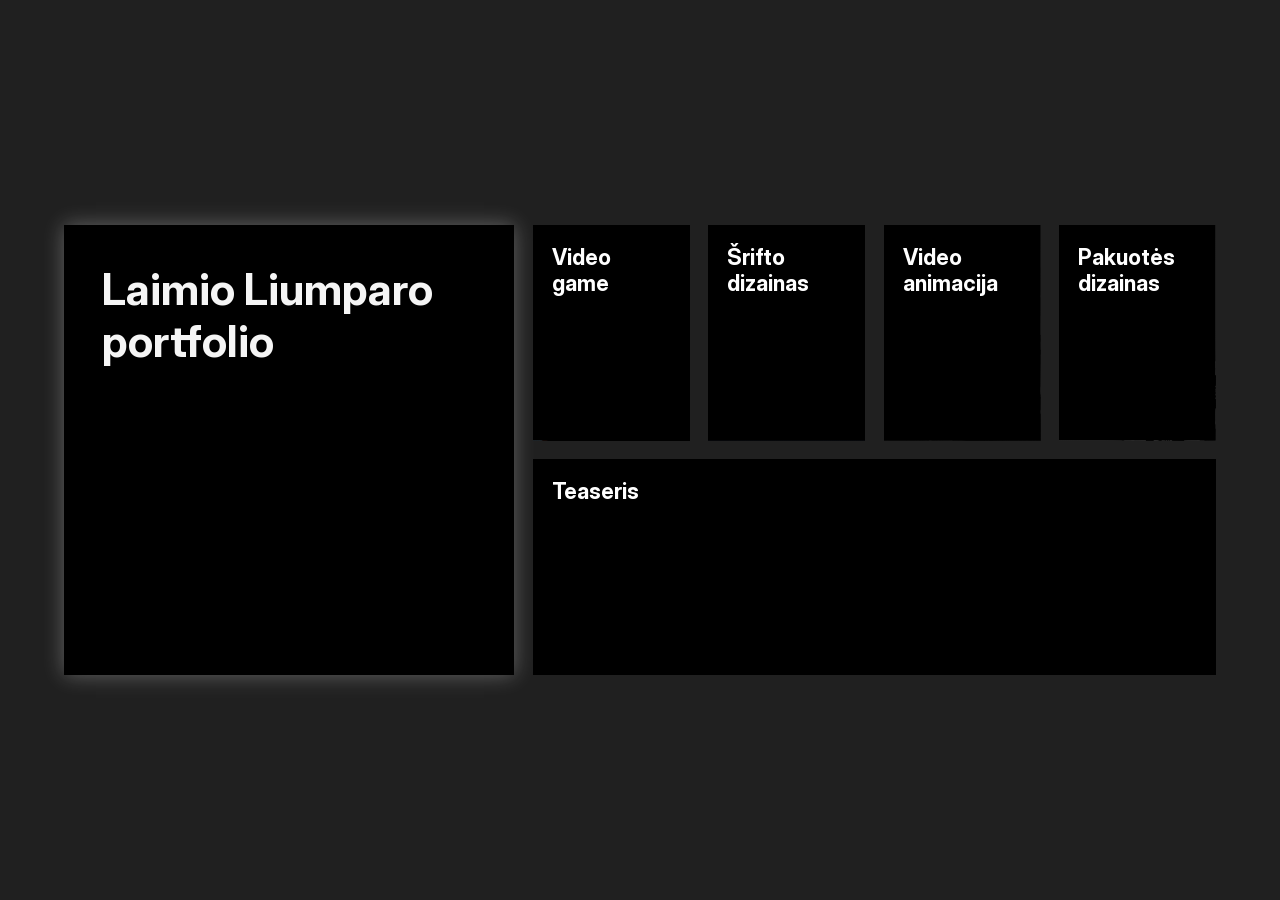
==== index.html @ e13e17fd "update on main" ====
<!DOCTYPE html>
<html lang="">
  <head>
    <meta charset="utf-8">
    <title>Laimis LMP</title>
  </head>
  <link rel="stylesheet" href="Page_styling.css">
  <body>
    <main_group>
      <square>
        <title>Laimio Liumparo portfolio</title>
      </square>
      <section_collection>
      <a href="vg.html" id="video_game" class=clickable_square>Video<br>game</a>
      <a href="font_flood.html" id="flood_font" class=clickable_square>Šrifto<br>dizainas</a>
      <a href="video.html" id="intro_movie" class=clickable_square>Video<br>animacija</a>
      <a href="package.html" id="package_design" class=clickable_square>Pakuotės<br>dizainas</a>
      <a href="teaser.html" id="teaser" class="clickable_square">Teaseris</a>
      </section_collection>
      </main_group>
  </body>
</html>
---- Page_styling.css ----
@property --gradient_reveal {
  syntax: '<color>';
  initial-value: black;
  inherits: false;
}
@property --gradient_base {
  syntax: '<color>';
  initial-value: black;
  inherits: false;
}
@font-face {
  font-family: "InterDisplay";
  src: url("Fonts/InterDisplay-ExtraBold.woff2") format("woff2"),
  font-weight: extra-bold;
  font-style: normal;
}
@font-face {
  font-family: "InterDisplay";
  src: url("Fonts/InterDisplay-Bold.woff2") format("woff2"),
  font-weight: bold;
  font-style: normal;
}
@font-face {
  font-family: "IBM-plex-sans";
  src: url("Fonts/IBMPlexSans-Medium.woff2") format("woff2"),
  font-weight: medium;
  font-style: normal;
}
/*flood font*/
@font-face {
  font-family: "FloodFont";
  src:  url("Fonts/FloodFont-Dry.woff") format("woff");
  font-weight: 100;
  font-style: normal;
}
@font-face {
  font-family: "FloodFont";
  src:  url("Fonts/FloodFont-Light-Flood.woff") format("woff");
  font-weight: 400;
  font-style: normal;
}
@font-face {
  font-family: "FloodFont";
  src:  url("Fonts/FloodFont-Flooded.woff") format("woff");
  font-weight: 700;
  font-style: normal;
}
@font-face {
  font-family: "FloodFont";
  src:  url("Fonts/FloodFont-OverFlooded.woff") format("woff");
  font-weight: 900;
  font-style: normal;
}
square {
  display: flex;
  width: 100%;
  height: 100%;
}

html {
  background: gray;
  margin: 0px;
  padding: 0px;
  
}
body {
  display: flex;
  background: #202020;
  min-height: 100vh;
  width: 100%;
  margin: 0;
  padding: 0;
  overflow-y: auto;
  justify-content: center;
  align-items: center;
}
main_group {
  display: flex;
  flex-grow: 1;
  max-width: 90vw;
  gap: 0.5cm;
  max-height: 90vh;
  height: 50vh;
}
square {
  display: block;
  flex: 0 0 auto;
  height: fit-content;
  width: auto;
  height: 100%;
  aspect-ratio: 1/1;
  background: black;
  padding: 1cm;
  box-sizing: border-box;
  box-shadow: 0px 0px 20px 0px rgba(255, 255, 255, 0.3);
}
title {
  display: block;
  width: 90%;
  color: whitesmoke;
  font-family: InterDisplay;
  font-weight: extra-bold;
  font-size-adjust: 1.4;
}
section_collection {
  display: flex;
  flex-wrap: wrap;
  direction: row;
  gap: 0.5cm;
  width: 100%;
  height: auto;
  flex-grow: 1;
}
.clickable_square {
  pointer-events: all;
  display: flex;
  flex: 1;
  font-family: inter;
  box-sizing: border-box;
  max-height: 100%;
  padding: 0.5cm;
  min-height: 3cm;
  font: inter;
  color: white;
  font-family: InterDisplay;
  font-weight: bold;
  text-decoration: none;
  font-size-adjust: 0.7;
  transition: --gradient_reveal 0.8s ease-out, --gradient_base 0.2s ease-out;
  
}

.clickable_square:hover {
  --gradient_reveal : transparent;
  --gradient_base : rgba(0, 0, 0, 0.7);
  transition: all 0.1s ease-in;
}
#video_game {
  background-image: linear-gradient(to bottom, var(--gradient_base), 30%, var(--gradient_reveal)), url("ButtonBG/CoverGAME.png");
  background-size: auto, cover;
  background-position: left;
}
#flood_font {
  background-image: linear-gradient(to bottom, var(--gradient_base), 30%, var(--gradient_reveal)), url("ButtonBG/FloodFont.svg");
  background-size: auto, cover;
  background-position: left;
}
#intro_movie {
  background-image: linear-gradient(to bottom, var(--gradient_base), 30%, var(--gradient_reveal)), url("ButtonBG/big_short_terminals.png");
  background-size: auto, cover;
  background-position: center;
}
#package_design {
  background-image: linear-gradient(to bottom, var(--gradient_base), 30%, var(--gradient_reveal)), url("ButtonBG/CoffePak.png");
  background-size: auto, cover;
  background-position: center;
}
#teaser {
  background-image: linear-gradient(to bottom, var(--gradient_base), 30%, var(--gradient_reveal)), url("ButtonBG/EtnoDvaras.png");
  background-size: auto, cover;
  background-position: right;
}
header {
  display: flex;
  flex-direction: row;
  align-items: center;
  font-family: InterDisplay;
  color: whitesmoke;
  font-size: 40pt;
  height: 4cm;
}
work-container {
  display: flex;
  flex-direction: column;
  width: 90vw;
  height: auto;
  margin: 0 auto;
  gap:0.5cm;
}
#video_container {
  display: flex;
  flex-shrink: 1;
  flex-grow: 0;
  min-width: 20px;
  height: 70vh;
  max-width: auto;
  flex-grow: 0;
  aspect-ratio: 16/9;
}
#video_container_2 {
  display: flex;
  flex-shrink: 1;
  flex-grow: 0;
  min-width: 20px;
  height: 70vh;
  max-width: auto;
  flex-grow: 0;
}
.horizontal-layout {
  display: flex;
  flex-direction: row;
  flex-wrap: wrap-reverse;
  justify-content: stretch;
  align-content: start;
  flex-grow: 1;
  height: auto;
  gap: 0.5cm;
}
.standart-wrap {
  flex-wrap: wrap;
}
.vertical-layout {
  display: flex;
  flex-direction: column;
  flex-shrink: 1;
  gap: 0.5cm;
}
description {
  background-color: black;
  display: flex;
  color: white;
  flex: 1;
  flex-grow: 1;
  font-family: IBM-plex-sans;
  font-weight: medium;
  font-size: 14pt;
  height: auto;
  box-sizing: border-box;
  padding: 1cm;
  min-width: 300px;
  overflow-y: auto;
  max-height: 70vh;
}

.wide_display {
  width: 100%;
}
.header_image {
  display: block;
  flex-grow: 1;
  flex-shrink: 1;
  height: 70vh;
  gap: 0;
  min-width: 100px;
  object-fit: cover; 
}

.Font_test {
  display: flex;
  flex: 1;
  font-family: FloodFont;
  font-size: 64pt;
  height: auto;
  min-height: 50vh;
  min-width: 400px;
  resize: none;
  background: #5A81DB;
  color: white;
}

set_weight_btn {
  user-select: none;
  display: flex;
  font-family: IBM-plex-sans;
  font-size: 18pt;
  align-items: center;
  flex-grow: 1;
  justify-content: center;
  color: whitesmoke;
  background: black;
  min-width: 6cm;
  height: auto;
  min-height: 2.4cm;
}
set_weight_btn:hover, descriptionset_weight_btn:focus {
  color: black;
  background: ghostwhite;
  cursor: pointer;
}
set_weight_btn:active {
  background: #5A81DB;
  color: white;
}
#font_preview {
  background-color: #5A81DB;
  font-family: FloodFont;
  font-size: 32pt;
}
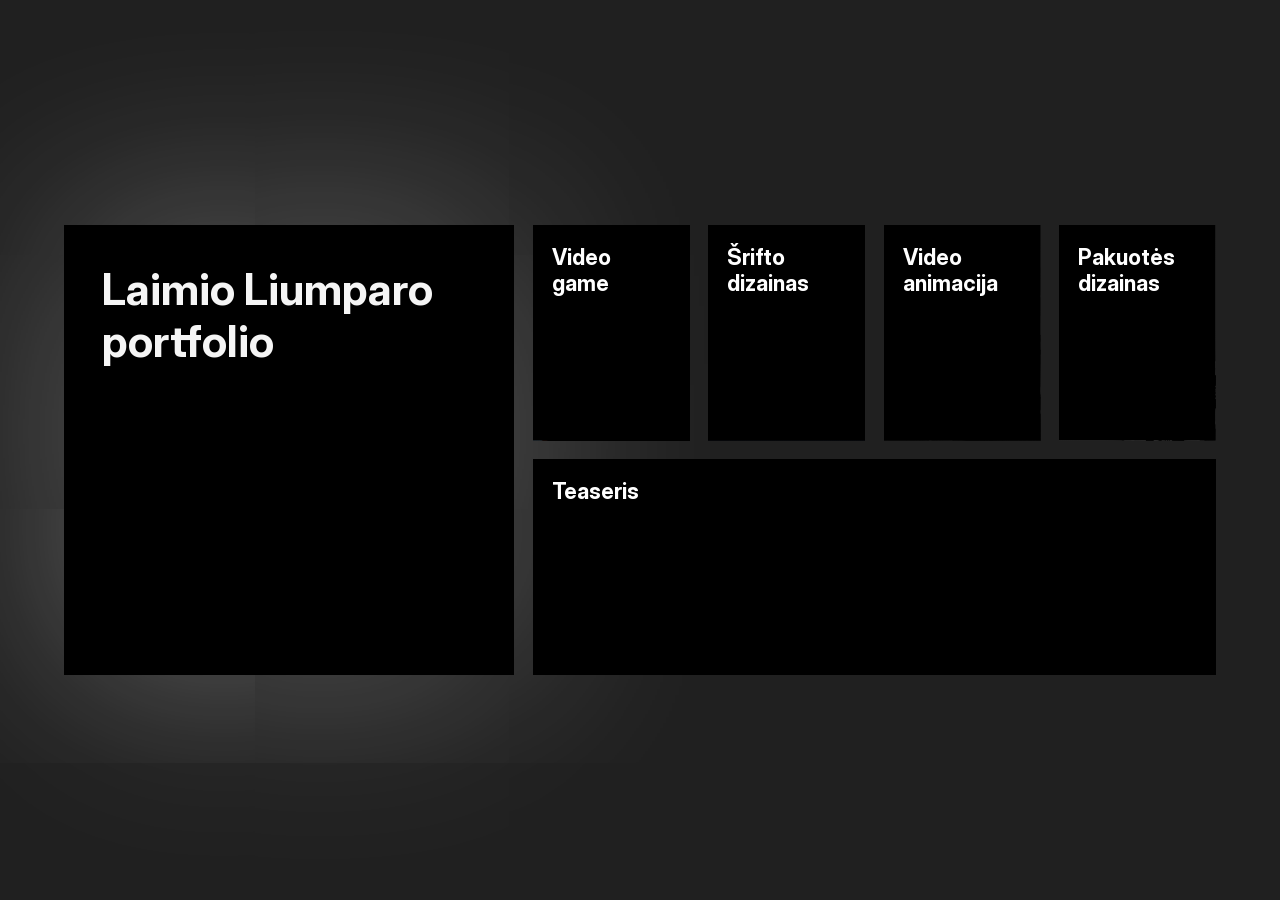
==== commit 21c8c1d7: "Populate page with more content" ====
--- a/index.html
+++ b/index.html
@@ -7,9 +7,7 @@
   <link rel="stylesheet" href="Page_styling.css">
   <body>
     <main_group>
-      <square>
-        <title>Laimio Liumparo portfolio</title>
-      </square>
+      <square>Laimio Liumparo portfolio</square>
       <section_collection>
       <a href="vg.html" id="video_game" class=clickable_square>Video<br>game</a>
       <a href="font_flood.html" id="flood_font" class=clickable_square>Šrifto<br>dizainas</a>
--- a/Page_styling.css
+++ b/Page_styling.css
@@ -50,11 +50,6 @@
   src:  url("Fonts/FloodFont-OverFlooded.woff") format("woff");
   font-weight: 900;
   font-style: normal;
-}
-square {
-  display: flex;
-  width: 100%;
-  height: 100%;
 }
 
 html {
@@ -79,28 +74,24 @@
   flex-grow: 1;
   max-width: 90vw;
   gap: 0.5cm;
-  max-height: 90vh;
+  max-height: 60vh;
   height: 50vh;
 }
 square {
-  display: block;
+  display: flex;
   flex: 0 0 auto;
-  height: fit-content;
-  width: auto;
-  height: 100%;
+  height: auto;
+  width: 45vw;
+  max-width: 50vh;
   aspect-ratio: 1/1;
   background: black;
   padding: 1cm;
   box-sizing: border-box;
-  box-shadow: 0px 0px 20px 0px rgba(255, 255, 255, 0.3);
-}
-title {
-  display: block;
-  width: 90%;
   color: whitesmoke;
   font-family: InterDisplay;
   font-weight: extra-bold;
   font-size-adjust: 1.4;
+  box-shadow: 0px 0px 210px 0px rgba(255, 255, 255, 0.3);
 }
 section_collection {
   display: flex;
@@ -120,20 +111,23 @@
   max-height: 100%;
   padding: 0.5cm;
   min-height: 3cm;
+  min-width: 4cm;
   font: inter;
   color: white;
   font-family: InterDisplay;
   font-weight: bold;
   text-decoration: none;
   font-size-adjust: 0.7;
-  transition: --gradient_reveal 0.8s ease-out, --gradient_base 0.2s ease-out;
+   box-shadow: 0px 0px 0px 0px rgba(255, 255, 255, 0.3);
+  transition: --gradient_reveal 2s ease-out, --gradient_base 0.2s ease-out;
   
 }
 
 .clickable_square:hover {
   --gradient_reveal : transparent;
   --gradient_base : rgba(0, 0, 0, 0.7);
-  transition: all 0.1s ease-in;
+  box-shadow: 0px 0px 20px 0px rgba(255, 255, 255, 0.3);
+  transition: --gradient_reveal 0s ease-in, --gradient_base 0.2s ease-in;
 }
 #video_game {
   background-image: linear-gradient(to bottom, var(--gradient_base), 30%, var(--gradient_reveal)), url("ButtonBG/CoverGAME.png");
@@ -168,6 +162,33 @@
   color: whitesmoke;
   font-size: 40pt;
   height: 4cm;
+  gap: 0.5cm;
+  justify-content: space-between;
+  position: sticky;
+  top: 0px;
+  background-image: linear-gradient(to bottom, #202020, 60%, transparent);
+  text-shadow: 0px 0px 10px #202020;
+  user-select: none;
+}
+.backbutton {
+  display: flex;
+  background: black;
+  align-items: center;
+  text-align: center;
+  height: 100%;
+  padding: 1cm;
+  box-sizing: border-box;
+  color: white;
+  text-decoration: none;
+  box-shadow: 0px 0px 0px 0px rgba(255, 255, 255, 0);
+  transition: background 0.8s ease-out, color 0.8s ease-out, box-shadow 0.2s ease-out;
+  text-shadow: none;
+}
+.backbutton:hover {
+  background: white;
+  color: black;
+  box-shadow: 0px 0px 210px 0px rgba(255, 255, 255, 1);
+  transition: background 0s ease-in, color 0s ease-in, box-shadow 0.1s ease-in;
 }
 work-container {
   display: flex;
@@ -193,8 +214,6 @@
   flex-grow: 0;
   min-width: 20px;
   height: 70vh;
-  max-width: auto;
-  flex-grow: 0;
 }
 .horizontal-layout {
   display: flex;
@@ -205,6 +224,14 @@
   flex-grow: 1;
   height: auto;
   gap: 0.5cm;
+}
+.horizontal-collection {
+  display: flex;
+  flex-direction: row;
+  flex: 0 1;
+  flex-wrap: nowrap;
+  gap: inherit;
+  justify-content: center;
 }
 .standart-wrap {
   flex-wrap: wrap;
@@ -271,18 +298,37 @@
   min-width: 6cm;
   height: auto;
   min-height: 2.4cm;
+  box-shadow: 0px 0px 0px 0px rgba(255, 255, 255, 0);
 }
 set_weight_btn:hover, descriptionset_weight_btn:focus {
   color: black;
   background: ghostwhite;
   cursor: pointer;
+  box-shadow: 0px 0px 50px 0px rgba(90, 129, 219, 1);
+  transition: background 0.1s ease-out, color 0.2s ease-out, box-shadow 0.2s ease-out;
 }
 set_weight_btn:active {
   background: #5A81DB;
   color: white;
+  box-shadow: 0px 0px 100px 0px rgba(90, 129, 219, 0.5);
+  transition: background 0s linear, color 0s linear, box-shadow 0s linear;
 }
 #font_preview {
   background-color: #5A81DB;
   font-family: FloodFont;
   font-size: 32pt;
+}
+.horizontal_gal {
+  background: gray;
+  display: flex;
+  align-items: center;
+  justify-content: space-between;
+  box-sizing: border-box;
+  padding: 1cm;
+  height: fit-content;
+  gap: 1cm;
+}
+.gal_image {
+  display: flex;
+  width: 50%;
 }
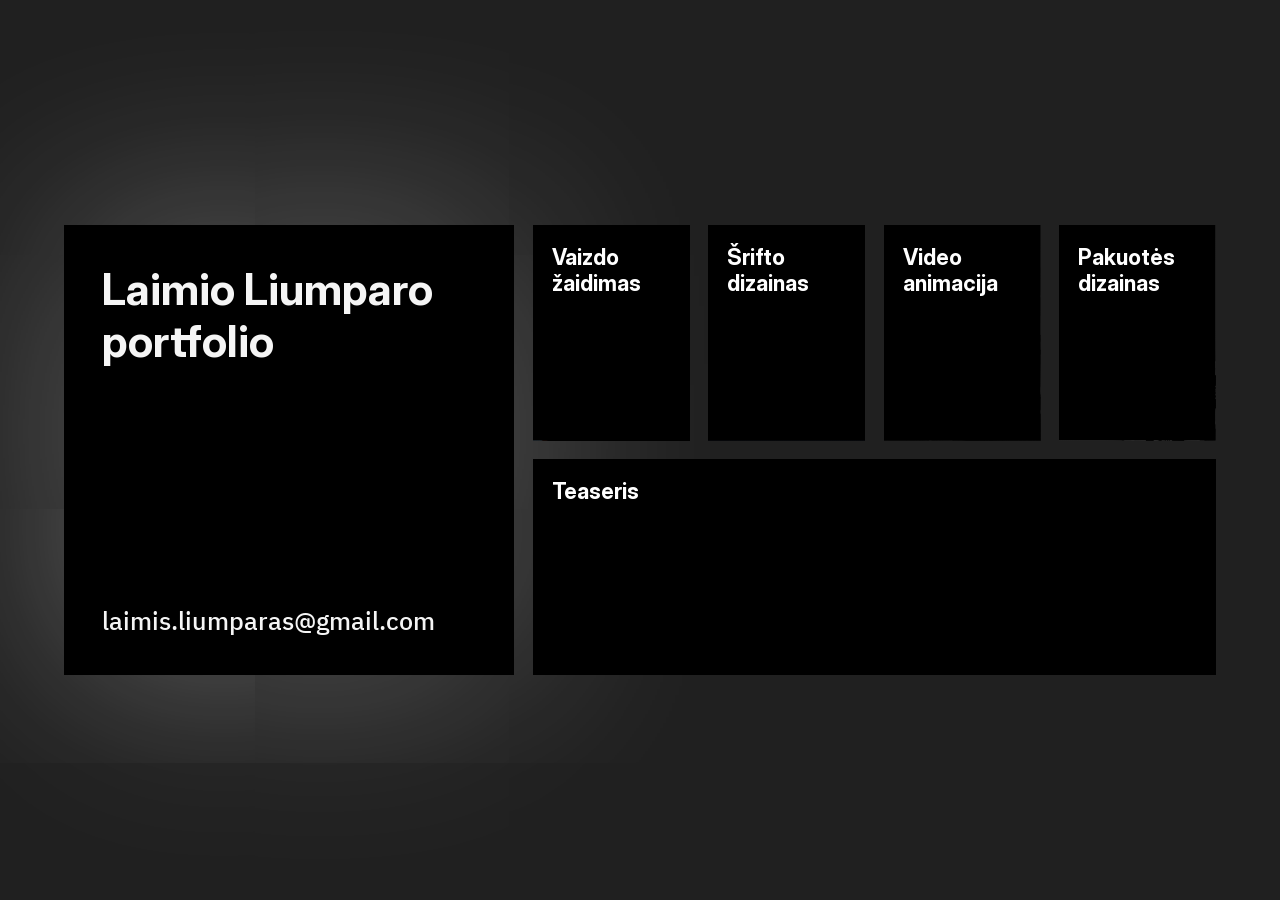
==== commit 6a0a52f2: "Finish game section and polish site for production" ====
--- a/index.html
+++ b/index.html
@@ -7,9 +7,9 @@
   <link rel="stylesheet" href="Page_styling.css">
   <body>
     <main_group>
-      <square>Laimio Liumparo portfolio</square>
+      <square>Laimio Liumparo portfolio<contact-desc>laimis.liumparas@gmail.com</contact-desc></square>
       <section_collection>
-      <a href="vg.html" id="video_game" class=clickable_square>Video<br>game</a>
+      <a href="vg.html" id="video_game" class=clickable_square>Vaizdo<br>žaidimas</a>
       <a href="font_flood.html" id="flood_font" class=clickable_square>Šrifto<br>dizainas</a>
       <a href="video.html" id="intro_movie" class=clickable_square>Video<br>animacija</a>
       <a href="package.html" id="package_design" class=clickable_square>Pakuotės<br>dizainas</a>
--- a/Page_styling.css
+++ b/Page_styling.css
@@ -79,6 +79,8 @@
 }
 square {
   display: flex;
+  flex-direction: column;
+  justify-content: space-between;
   flex: 0 0 auto;
   height: auto;
   width: 45vw;
@@ -92,6 +94,12 @@
   font-weight: extra-bold;
   font-size-adjust: 1.4;
   box-shadow: 0px 0px 210px 0px rgba(255, 255, 255, 0.3);
+  user-select: none;
+}
+contact-desc {
+  font-size-adjust: 0.8;
+  user-select: all;
+  font-family: IBM-plex-sans;
 }
 section_collection {
   display: flex;
@@ -128,6 +136,7 @@
   --gradient_base : rgba(0, 0, 0, 0.7);
   box-shadow: 0px 0px 20px 0px rgba(255, 255, 255, 0.3);
   transition: --gradient_reveal 0s ease-in, --gradient_base 0.2s ease-in;
+  user-select: none;
 }
 #video_game {
   background-image: linear-gradient(to bottom, var(--gradient_base), 30%, var(--gradient_reveal)), url("ButtonBG/CoverGAME.png");
@@ -156,6 +165,7 @@
 }
 header {
   display: flex;
+  z-index: 2;
   flex-direction: row;
   align-items: center;
   font-family: InterDisplay;
@@ -210,8 +220,6 @@
 }
 #video_container_2 {
   display: flex;
-  flex-shrink: 1;
-  flex-grow: 0;
   min-width: 20px;
   height: 70vh;
 }
@@ -225,22 +233,54 @@
   height: auto;
   gap: 0.5cm;
 }
-.horizontal-collection {
-  display: flex;
-  flex-direction: row;
+.horizontal-layout.layout-shrink {
   flex: 0 1;
-  flex-wrap: nowrap;
+}
+.vertical-layout-description {
+  display: flex;
+  flex-direction: column;
+  flex: 1 1;
+  flex-wrap: wrap;
+  gap: 0.5cm;
+}
+.vertical-layout {
+  display: flex;
+  flex-direction: column;
   gap: inherit;
+  flex-wrap: wrap;
+  min-width: 5cm;
+  width: 6cm;
+  flex-grow: 1;
+  flex-shrink: 1;
+  
+}
+teaser-button {
+  display: flex;
+  background: black;
+  flex: 1;
+  color: white;
+  padding: 1cm;
+  font-family: IBM-plex-sans;
+  font-size: 18pt;
   justify-content: center;
+  user-select: none;
+  box-shadow: 0px 0px 0px 0px rgba(193, 176, 143, 1);
+}
+teaser-button:hover {
+  color: black;
+  background: ghostwhite;
+  box-shadow: 0px 0px 50px 0px rgba(193, 176, 143, 1);
+  transition: background 0.1s ease-out, color 0.2s ease-out, box-shadow 0.2s ease-out;
+  cursor: pointer;
+}
+teaser-button:active {
+  color: black;
+  background: #FFD685;
+  box-shadow: 0px 0px 50px 0px rgba(193, 176, 143, 0.5);
+  transition: background 0s linear, color 0s linear, box-shadow 0s linear;
 }
 .standart-wrap {
   flex-wrap: wrap;
-}
-.vertical-layout {
-  display: flex;
-  flex-direction: column;
-  flex-shrink: 1;
-  gap: 0.5cm;
 }
 description {
   background-color: black;
@@ -274,15 +314,24 @@
 
 .Font_test {
   display: flex;
-  flex: 1;
+  flex: 1 1;
   font-family: FloodFont;
   font-size: 64pt;
   height: auto;
   min-height: 50vh;
   min-width: 400px;
+  flex-basis: 25cm;
   resize: none;
   background: #5A81DB;
   color: white;
+  border-style: none;
+  box-shadow: 0px 0px 0px 0px rgba(90, 129, 219, 1);
+  transition: background 0.2s ease-out, box-shadow 0.4s ease-out;
+}
+.Font_test:hover {
+  background: #8197D2;
+  box-shadow: 0px 0px 25px 0px rgba(90, 129, 219, 1);
+  transition: background 0.1s ease-in, box-shadow 0.2s ease-in;
 }
 
 set_weight_btn {
@@ -331,4 +380,53 @@
 .gal_image {
   display: flex;
   width: 50%;
+}
+#gameFrame {
+  display: block;
+  width: 100%;
+  height: 100%;
+  border:none;
+}
+.game_frame {
+  display: block;
+  flex-grow: 1;
+  flex-shrink: 1;
+  height: 70vh;
+  width: 55%;
+  gap: 0;
+  min-width: 900px;
+  object-fit: cover; 
+}
+.game_fullscreen {
+  display: flex;
+  z-index: 1;
+  background: black;
+  flex: 0 1;
+  color: white;
+  padding: 1cm;
+  font-family: IBM-plex-sans;
+  font-size: 18pt;
+  justify-content: center;
+  user-select: none;
+  text-decoration: none;
+  box-shadow: 0px 0px 0px 0px rgba(132, 159, 178, 1);
+}
+.game_fullscreen:hover {
+  color: black;
+  background: ghostwhite;
+  box-shadow: 0px 0px 50px 0px rgba(132, 159, 178, 1);
+  transition: background 0.1s ease-out, color 0.2s ease-out, box-shadow 0.2s ease-out;
+}
+.game_fullscreen:active {
+  color: black;
+  background: #849FB2;
+  box-shadow: 0px 0px 50px 0px rgba(132, 159, 178, 0);
+  transition: background 0s linear, color 0s linear, box-shadow 0s linear;  
+  cursor: pointer;
+}
+
+.wide_display.pixel-img {
+  image-rendering: pixelated;
+  image-orientation: -moz-crisp-edges;
+  image-orientation: crisp-edges;
 }
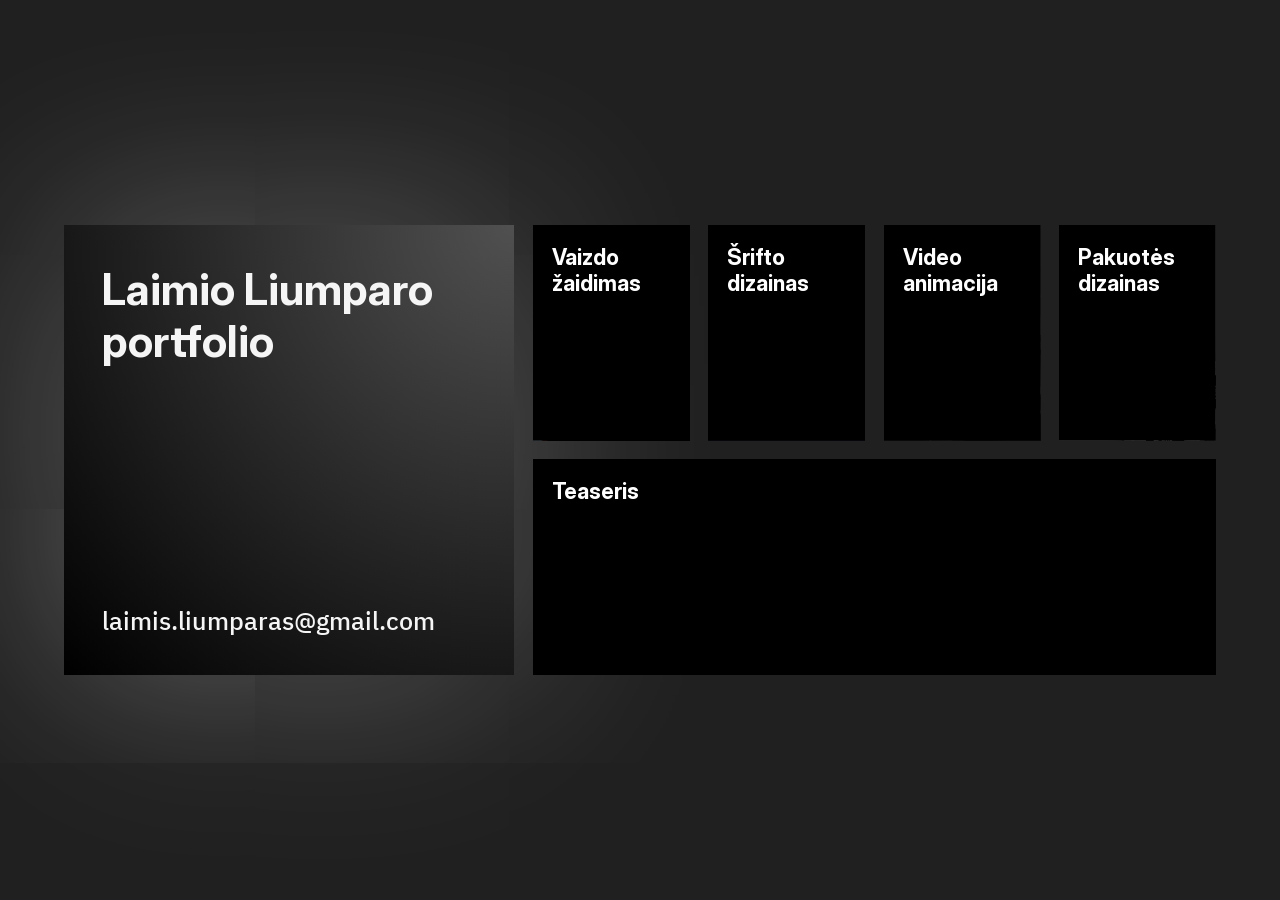
==== commit 7521a916: "polishing 2" ====
--- a/index.html
+++ b/index.html
@@ -3,6 +3,11 @@
   <head>
     <meta charset="utf-8">
     <title>Laimis LMP</title>
+    <link rel="apple-touch-icon" href="SiteIcon/apple-touch-icon.png">
+    <link rel="icon" type="image/svg+xml" sizes="180x180" href="SiteIcon/favicon-180x180.svg">
+    <link rel="icon" type="image/svg+xml" sizes="48x48" href="SiteIcon/favicon-48x48.svg">
+    <link rel="icon" type="image/svg+xml" sizes="32x32" href="SiteIcon/favicon-32x32.svg">
+    <link rel="icon" type="image/svg+xml" sizes="16x16" href="SiteIcon/favicon-16x16.svg">
   </head>
   <link rel="stylesheet" href="Page_styling.css">
   <body>
--- a/Page_styling.css
+++ b/Page_styling.css
@@ -86,7 +86,7 @@
   width: 45vw;
   max-width: 50vh;
   aspect-ratio: 1/1;
-  background: black;
+  background-image: radial-gradient(circle at top right, #505050 0, black 100%);
   padding: 1cm;
   box-sizing: border-box;
   color: whitesmoke;
@@ -97,6 +97,13 @@
   user-select: none;
 }
 contact-desc {
+  display: flex;
+  flex-direction: column;
+  flex-shrink: 1;
+  flex-grow: 1;
+  flex-wrap: wrap;
+  min-width: 0;
+  justify-content: end;
   font-size-adjust: 0.8;
   user-select: all;
   font-family: IBM-plex-sans;
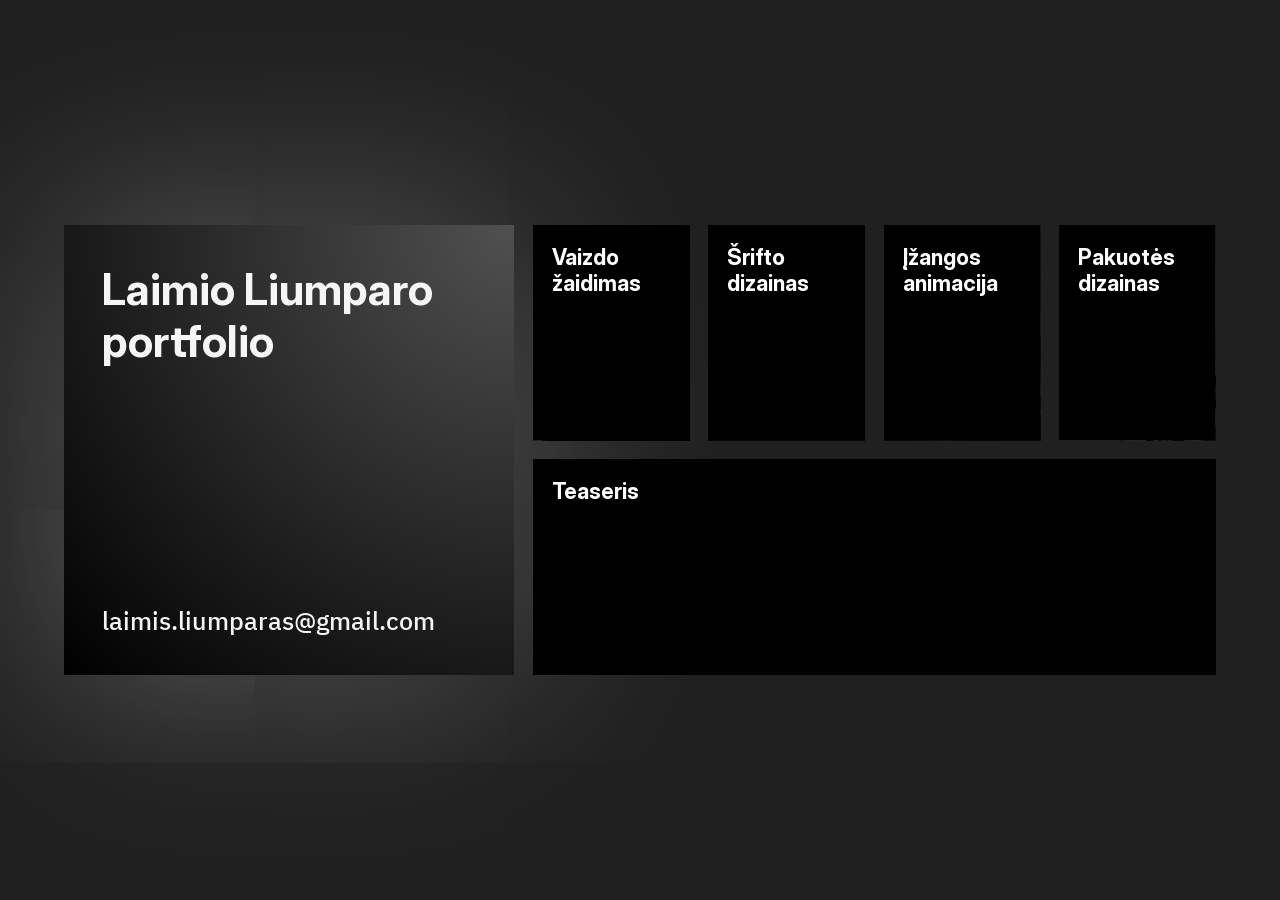
==== commit edf5c352: "fix typos" ====
--- a/index.html
+++ b/index.html
@@ -16,7 +16,7 @@
       <section_collection>
       <a href="vg.html" id="video_game" class=clickable_square>Vaizdo<br>žaidimas</a>
       <a href="font_flood.html" id="flood_font" class=clickable_square>Šrifto<br>dizainas</a>
-      <a href="video.html" id="intro_movie" class=clickable_square>Video<br>animacija</a>
+      <a href="video.html" id="intro_movie" class=clickable_square>Įžangos<br>animacija</a>
       <a href="package.html" id="package_design" class=clickable_square>Pakuotės<br>dizainas</a>
       <a href="teaser.html" id="teaser" class="clickable_square">Teaseris</a>
       </section_collection>
